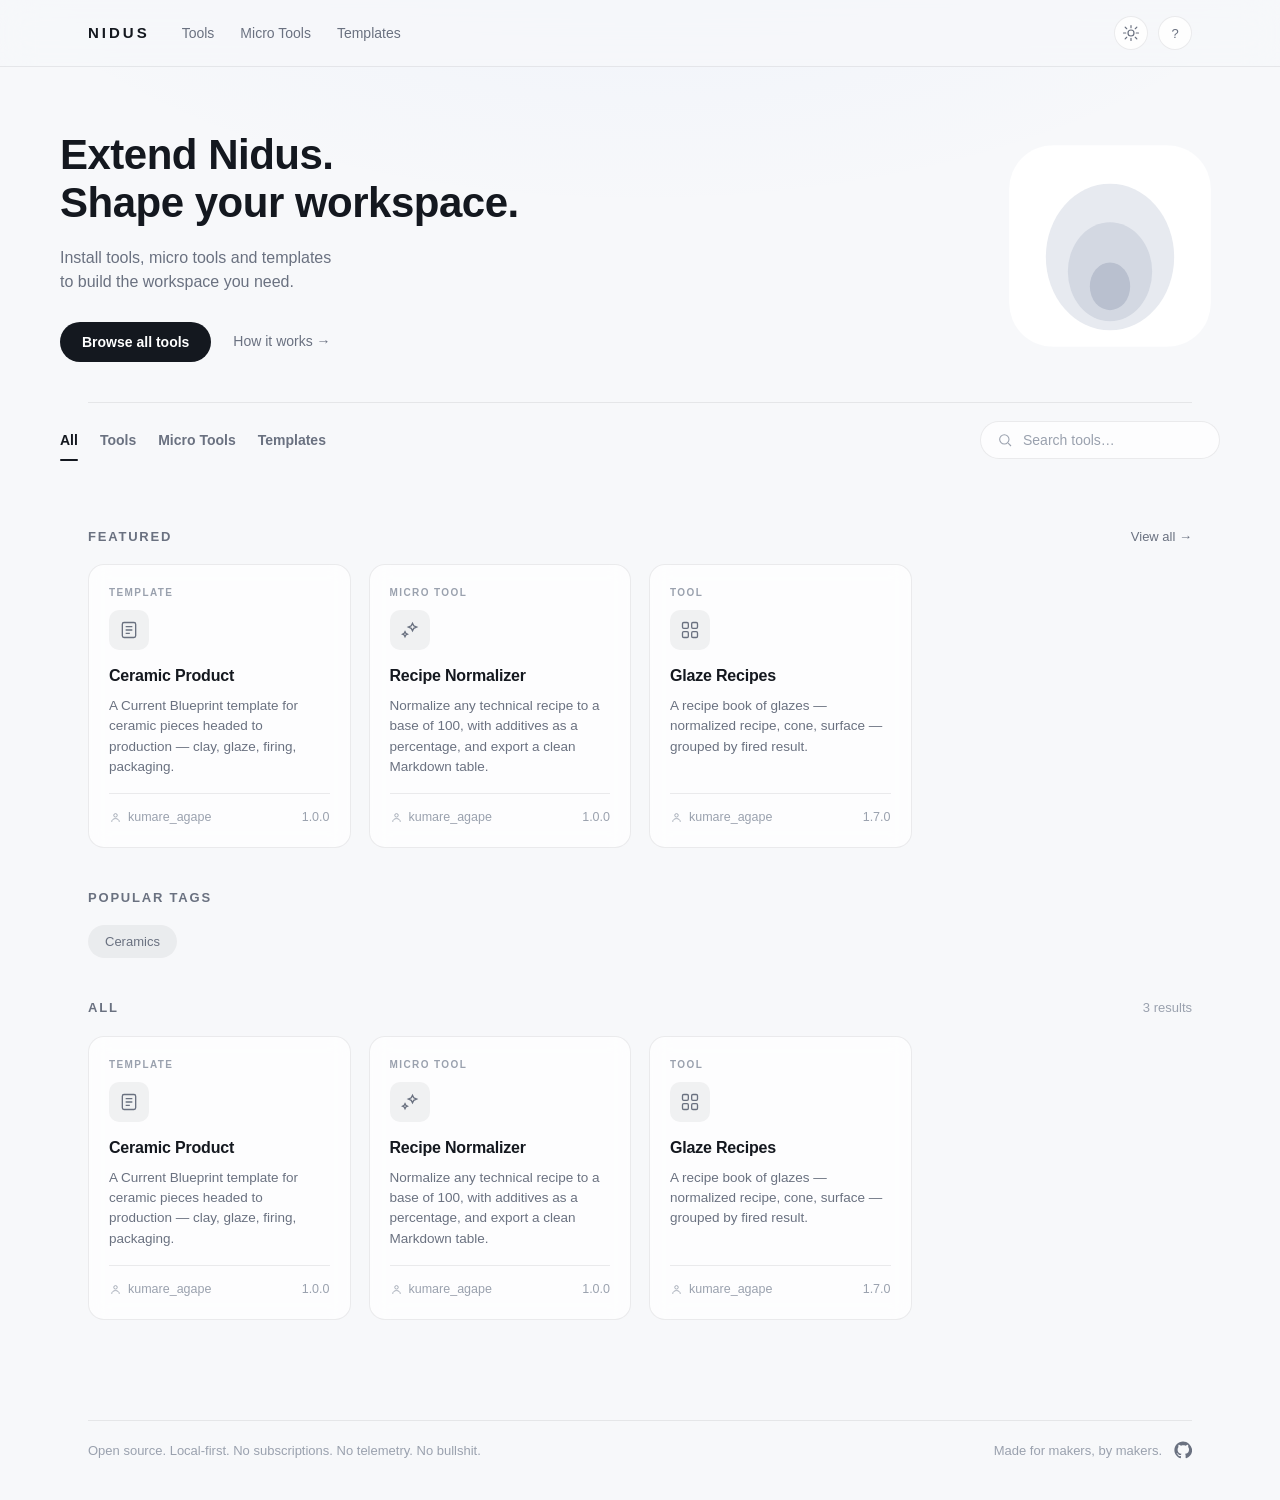
==== index.html @ 4a1b302b "Initial marketplace site: gallery, seed entries, build pipeline Static GitHub Pages marketplace for " ====
<!doctype html>
<html lang="en">
<head>
  <meta charset="utf-8" />
  <meta name="viewport" content="width=device-width, initial-scale=1" />
  <title>Nidus Tools — Extend Nidus</title>
  <meta name="description" content="Browse, search and download installable tools, micro tools and templates for Nidus." />
  <link rel="icon" href="data:," />
  <link rel="stylesheet" href="styles.css" />
</head>
<body>
  <header class="topbar">
    <div class="topbar-inner">
      <a class="wordmark" href="#" data-nav="all">NIDUS</a>
      <nav class="topnav">
        <a href="#" data-nav="tool">Tools</a>
        <a href="#" data-nav="microtool">Micro Tools</a>
        <a href="#" data-nav="template">Templates</a>
      </nav>
      <div class="topbar-actions">
        <button class="icon-btn" id="theme-toggle" title="Toggle theme" aria-label="Toggle theme">
          <svg class="icon-sun" viewBox="0 0 24 24" width="18" height="18"><circle cx="12" cy="12" r="4"/><path d="M12 2v3M12 19v3M4.2 4.2l2.1 2.1M17.7 17.7l2.1 2.1M2 12h3M19 12h3M4.2 19.8l2.1-2.1M17.7 6.3l2.1-2.1"/></svg>
          <svg class="icon-moon" viewBox="0 0 24 24" width="18" height="18"><path d="M20 14.5A8.5 8.5 0 1 1 9.5 4a7 7 0 0 0 10.5 10.5Z"/></svg>
        </button>
        <button class="icon-btn" id="help-btn" title="How it works" aria-label="How it works">?</button>
      </div>
    </div>
  </header>

  <section class="hero">
    <div class="hero-inner">
      <div class="hero-copy">
        <h1>Extend Nidus.<br />Shape your workspace.</h1>
        <p>Install tools, micro tools and templates<br />to build the workspace you need.</p>
        <div class="hero-actions">
          <button class="btn btn-primary" id="browse-btn">Browse all tools</button>
          <a class="btn btn-link" href="#" id="how-it-works-link">How it works →</a>
        </div>
      </div>
      <div class="hero-mark" aria-hidden="true">
        <svg viewBox="0 0 240 240">
          <rect x="10" y="10" width="220" height="220" rx="48" class="mark-plate" />
          <ellipse cx="120" cy="132" rx="70" ry="80" class="mark-blob-outer" />
          <ellipse cx="120" cy="148" rx="46" ry="54" class="mark-blob-mid" />
          <ellipse cx="120" cy="164" rx="22" ry="26" class="mark-blob-inner" />
        </svg>
      </div>
    </div>
  </section>

  <div class="divider-wrap"><div class="divider"></div></div>

  <section class="filters">
    <div class="filters-inner">
      <div class="tabs" role="tablist" aria-label="Filter by type">
        <button class="tab active" data-type="all" role="tab" aria-selected="true">All</button>
        <button class="tab" data-type="tool" role="tab" aria-selected="false">Tools</button>
        <button class="tab" data-type="microtool" role="tab" aria-selected="false">Micro Tools</button>
        <button class="tab" data-type="template" role="tab" aria-selected="false">Templates</button>
      </div>
      <div class="search-box">
        <svg viewBox="0 0 24 24" width="16" height="16"><circle cx="11" cy="11" r="7"/><path d="M21 21l-4.3-4.3"/></svg>
        <input type="text" id="search-input" placeholder="Search tools…" autocomplete="off" />
      </div>
    </div>
  </section>

  <main class="content">
    <section class="section" id="featured-section">
      <div class="section-head">
        <h2>Featured</h2>
        <a href="#" class="view-all" data-scroll="all-section">View all →</a>
      </div>
      <div class="grid" id="featured-grid"></div>
    </section>

    <section class="section" id="tags-section">
      <div class="section-head"><h2>Popular tags</h2></div>
      <div class="tags-row" id="tags-row"></div>
    </section>

    <section class="section" id="all-section">
      <div class="section-head">
        <h2 id="all-heading">All</h2>
        <span class="result-count" id="result-count"></span>
      </div>
      <div class="grid" id="all-grid"></div>
      <p class="empty-state" id="empty-state" hidden>No entries match your search.</p>
    </section>
  </main>

  <footer class="site-footer">
    <div class="divider"></div>
    <div class="footer-inner">
      <p>Open source. Local-first. No subscriptions. No telemetry. No bullshit.</p>
      <p class="footer-right">
        Made for makers, by makers.
        <a href="https://github.com/ParamoStudio/nidus-tools" target="_blank" rel="noopener" class="icon-link" aria-label="GitHub">
          <svg viewBox="0 0 24 24" width="18" height="18"><path d="M12 .5C5.7.5.5 5.7.5 12c0 5.1 3.3 9.4 7.9 10.9.6.1.8-.3.8-.6v-2.2c-3.2.7-3.9-1.4-3.9-1.4-.5-1.3-1.3-1.7-1.3-1.7-1.1-.7.1-.7.1-.7 1.2.1 1.8 1.2 1.8 1.2 1 1.8 2.7 1.3 3.4 1 .1-.8.4-1.3.8-1.6-2.6-.3-5.3-1.3-5.3-5.7 0-1.3.5-2.3 1.2-3.1-.1-.3-.5-1.5.1-3.1 0 0 1-.3 3.3 1.2.9-.3 2-.4 3-.4s2.1.1 3 .4c2.3-1.5 3.3-1.2 3.3-1.2.6 1.6.2 2.8.1 3.1.8.8 1.2 1.9 1.2 3.1 0 4.4-2.7 5.4-5.3 5.7.4.4.8 1.1.8 2.2v3.3c0 .3.2.7.8.6 4.6-1.5 7.9-5.8 7.9-10.9C23.5 5.7 18.3.5 12 .5Z"/></svg>
        </a>
      </p>
    </div>
  </footer>

  <div class="modal-overlay" id="modal-overlay" hidden>
    <div class="modal" role="dialog" aria-modal="true" id="modal">
      <button class="modal-close" id="modal-close" aria-label="Close">✕</button>
      <div id="modal-body"></div>
    </div>
  </div>

  <div class="modal-overlay" id="howto-overlay" hidden>
    <div class="modal modal-narrow" role="dialog" aria-modal="true">
      <button class="modal-close" id="howto-close" aria-label="Close">✕</button>
      <h2>How it works</h2>
      <ol class="howto-list">
        <li>Browse or search for a tool, micro tool, or template.</li>
        <li>Download the file — it's a single <code>.js</code> (tools, micro tools) or <code>.md</code> (templates).</li>
        <li>In Nidus, open the Tool Library and choose <strong>Import</strong> — no auto-install, just pick the file you downloaded.</li>
        <li>Want to contribute your own? See <a href="https://github.com/ParamoStudio/nidus-tools/blob/main/CONTRIBUTING.md" target="_blank" rel="noopener">CONTRIBUTING.md</a> on GitHub.</li>
      </ol>
    </div>
  </div>

  <script src="app.js"></script>
</body>
</html>
---- styles.css ----
:root {
  --radius: 16px;
  --radius-sm: 10px;
  --accent: #4f8cff;
  --accent-soft: rgba(79, 140, 255, 0.14);
  --ease: cubic-bezier(0.22, 1, 0.36, 1);
}

/* Light (default) */
:root {
  --bg: #f7f8fa;
  --bg-vignette: radial-gradient(1200px 600px at 50% -10%, rgba(79, 140, 255, 0.06), transparent 60%);
  --surface: rgba(255, 255, 255, 0.72);
  --surface-solid: #ffffff;
  --border: rgba(15, 20, 30, 0.08);
  --text: #14181f;
  --text-muted: #6a7180;
  --text-faint: #9aa1ae;
  --btn-primary-bg: #14181f;
  --btn-primary-fg: #ffffff;
  --chip-bg: rgba(15, 20, 30, 0.05);
  --chip-active-bg: var(--accent);
  --chip-active-fg: #ffffff;
  --shadow: 0 1px 2px rgba(15, 20, 30, 0.04), 0 10px 30px -14px rgba(15, 20, 30, 0.12);
  --mark-plate: #ffffff;
  --mark-outer: #e7eaf0;
  --mark-mid: #d3d8e2;
  --mark-inner: #b9c0cf;
}

@media (prefers-color-scheme: dark) {
  :root {
    --bg: #0b0e14;
    --bg-vignette: radial-gradient(1200px 600px at 50% -10%, rgba(79, 140, 255, 0.10), transparent 60%);
    --surface: rgba(255, 255, 255, 0.045);
    --surface-solid: #12151d;
    --border: rgba(255, 255, 255, 0.09);
    --text: #eef0f4;
    --text-muted: #9aa1b0;
    --text-faint: #6b7180;
    --btn-primary-bg: #ffffff;
    --btn-primary-fg: #0b0e14;
    --chip-bg: rgba(255, 255, 255, 0.06);
    --chip-active-bg: var(--accent);
    --chip-active-fg: #ffffff;
    --shadow: 0 1px 2px rgba(0, 0, 0, 0.3), 0 20px 40px -20px rgba(0, 0, 0, 0.6);
    --mark-plate: #171b25;
    --mark-outer: #232838;
    --mark-mid: #2b3145;
    --mark-inner: #343c54;
  }
}

:root[data-theme="dark"] {
  --bg: #0b0e14;
  --bg-vignette: radial-gradient(1200px 600px at 50% -10%, rgba(79, 140, 255, 0.10), transparent 60%);
  --surface: rgba(255, 255, 255, 0.045);
  --surface-solid: #12151d;
  --border: rgba(255, 255, 255, 0.09);
  --text: #eef0f4;
  --text-muted: #9aa1b0;
  --text-faint: #6b7180;
  --btn-primary-bg: #ffffff;
  --btn-primary-fg: #0b0e14;
  --chip-bg: rgba(255, 255, 255, 0.06);
  --chip-active-bg: var(--accent);
  --chip-active-fg: #ffffff;
  --shadow: 0 1px 2px rgba(0, 0, 0, 0.3), 0 20px 40px -20px rgba(0, 0, 0, 0.6);
  --mark-plate: #171b25;
  --mark-outer: #232838;
  --mark-mid: #2b3145;
  --mark-inner: #343c54;
}

:root[data-theme="light"] {
  --bg: #f7f8fa;
  --bg-vignette: radial-gradient(1200px 600px at 50% -10%, rgba(79, 140, 255, 0.06), transparent 60%);
  --surface: rgba(255, 255, 255, 0.72);
  --surface-solid: #ffffff;
  --border: rgba(15, 20, 30, 0.08);
  --text: #14181f;
  --text-muted: #6a7180;
  --text-faint: #9aa1ae;
  --btn-primary-bg: #14181f;
  --btn-primary-fg: #ffffff;
  --chip-bg: rgba(15, 20, 30, 0.05);
  --chip-active-bg: var(--accent);
  --chip-active-fg: #ffffff;
  --shadow: 0 1px 2px rgba(15, 20, 30, 0.04), 0 10px 30px -14px rgba(15, 20, 30, 0.12);
  --mark-plate: #ffffff;
  --mark-outer: #e7eaf0;
  --mark-mid: #d3d8e2;
  --mark-inner: #b9c0cf;
}

* { box-sizing: border-box; }

html, body {
  margin: 0;
  padding: 0;
  overflow-x: hidden;
}

body {
  background: var(--bg-vignette), var(--bg);
  color: var(--text);
  font-family: -apple-system, BlinkMacSystemFont, "SF Pro Text", "Segoe UI", Roboto, Helvetica, Arial, sans-serif;
  -webkit-font-smoothing: antialiased;
  line-height: 1.5;
}

a { color: inherit; text-decoration: none; }

.icon-btn svg { fill: none; stroke: currentColor; stroke-width: 1.6; stroke-linecap: round; stroke-linejoin: round; }

/* ---------- Topbar ---------- */
.topbar { position: sticky; top: 0; z-index: 20; backdrop-filter: blur(16px); background: color-mix(in srgb, var(--bg) 78%, transparent); border-bottom: 1px solid var(--border); }
.topbar-inner { max-width: 1160px; margin: 0 auto; padding: 16px 28px; display: flex; align-items: center; gap: 32px; }
.wordmark { font-weight: 700; letter-spacing: 3px; font-size: 15px; }
.topnav { display: flex; gap: 26px; margin-right: auto; }
.topnav a { color: var(--text-muted); font-size: 14px; transition: color 0.25s var(--ease); }
.topnav a:hover, .topnav a.active { color: var(--text); }
.topbar-actions { display: flex; gap: 10px; }
.icon-btn {
  width: 34px; height: 34px; border-radius: 50%; border: 1px solid var(--border);
  background: var(--surface); color: var(--text-muted); display: flex; align-items: center; justify-content: center;
  cursor: pointer; transition: transform 0.2s var(--ease), color 0.2s var(--ease), border-color 0.2s var(--ease);
  font-size: 13px;
}
.icon-btn:hover { color: var(--text); transform: translateY(-1px); border-color: var(--text-faint); }
.icon-moon { display: none; }
:root[data-theme="dark"] .icon-sun,
@media (prefers-color-scheme: dark) { .icon-sun { display: none; } .icon-moon { display: block; } }
:root[data-theme="dark"] .icon-sun { display: none; }
:root[data-theme="dark"] .icon-moon { display: block; }
:root[data-theme="light"] .icon-sun { display: block; }
:root[data-theme="light"] .icon-moon { display: none; }

/* ---------- Hero ---------- */
.hero { padding: 64px 28px 40px; }
.hero-inner { max-width: 1160px; margin: 0 auto; display: flex; align-items: center; justify-content: space-between; gap: 40px; }
.hero-copy h1 { font-size: 42px; line-height: 1.15; margin: 0 0 18px; letter-spacing: -0.5px; }
.hero-copy p { color: var(--text-muted); font-size: 16px; margin: 0 0 28px; }
.hero-actions { display: flex; align-items: center; gap: 22px; }
.btn { border-radius: 999px; padding: 12px 22px; font-size: 14px; font-weight: 600; cursor: pointer; border: none; transition: transform 0.2s var(--ease), opacity 0.2s var(--ease); }
.btn-primary { background: var(--btn-primary-bg); color: var(--btn-primary-fg); }
.btn-primary:hover { transform: translateY(-1px); opacity: 0.92; }
.btn-link { background: none; color: var(--text-muted); padding: 0; font-weight: 500; }
.btn-link:hover { color: var(--accent); }
.hero-mark { flex-shrink: 0; width: 220px; height: 220px; }
.hero-mark svg { width: 100%; height: 100%; filter: drop-shadow(var(--shadow)); }
.mark-plate { fill: var(--mark-plate); }
.mark-blob-outer { fill: var(--mark-outer); }
.mark-blob-mid { fill: var(--mark-mid); }
.mark-blob-inner { fill: var(--mark-inner); }

/* ---------- Divider ---------- */
.divider-wrap { max-width: 1160px; margin: 0 auto; padding: 0 28px; }
.divider { height: 1px; background: var(--border); }

/* ---------- Filters ---------- */
.filters { padding: 18px 28px; }
.filters-inner { max-width: 1160px; margin: 0 auto; display: flex; align-items: center; justify-content: space-between; gap: 20px; flex-wrap: wrap; }
.tabs { display: flex; gap: 22px; }
.tab { background: none; border: none; color: var(--text-muted); font-size: 14px; font-weight: 600; padding: 6px 0; cursor: pointer; position: relative; }
.tab.active { color: var(--text); }
.tab.active::after { content: ""; position: absolute; left: 0; right: 0; bottom: -7px; height: 2px; background: var(--text); border-radius: 2px; }
.tab:hover { color: var(--text); }
.search-box { display: flex; align-items: center; gap: 8px; background: var(--surface); border: 1px solid var(--border); border-radius: 999px; padding: 9px 16px; min-width: 240px; transition: border-color 0.2s var(--ease); }
.search-box:focus-within { border-color: var(--accent); }
.search-box svg { fill: none; stroke: var(--text-faint); stroke-width: 1.6; flex-shrink: 0; }
.search-box input { border: none; background: none; outline: none; color: var(--text); font-size: 14px; width: 100%; }
.search-box input::placeholder { color: var(--text-faint); }

/* ---------- Content sections ---------- */
.content { max-width: 1160px; margin: 0 auto; padding: 10px 28px 40px; }
.section { margin-top: 40px; }
.section-head { display: flex; align-items: baseline; justify-content: space-between; margin-bottom: 18px; }
.section-head h2 { font-size: 13px; text-transform: uppercase; letter-spacing: 1.8px; color: var(--text-muted); font-weight: 700; margin: 0; }
.view-all { font-size: 13px; color: var(--text-muted); transition: color 0.2s var(--ease); }
.view-all:hover { color: var(--accent); }
.result-count { font-size: 13px; color: var(--text-faint); }

/* ---------- Grid & Cards ---------- */
.grid { display: grid; grid-template-columns: repeat(auto-fill, minmax(240px, 1fr)); gap: 18px; }
.card {
  background: var(--surface); border: 1px solid var(--border); border-radius: var(--radius);
  padding: 20px; cursor: pointer; backdrop-filter: blur(10px);
  transition: transform 0.3s var(--ease), border-color 0.3s var(--ease), box-shadow 0.3s var(--ease);
  display: flex; flex-direction: column; min-height: 210px;
}
.card:hover { transform: translateY(-3px); border-color: var(--text-faint); box-shadow: var(--shadow); }
.card-type { font-size: 10px; letter-spacing: 1.4px; text-transform: uppercase; color: var(--text-faint); font-weight: 700; margin-bottom: 10px; }
.card-icon { width: 40px; height: 40px; border-radius: var(--radius-sm); background: var(--chip-bg); display: flex; align-items: center; justify-content: center; margin-bottom: 14px; color: var(--text-muted); }
.card-icon svg { width: 20px; height: 20px; fill: none; stroke: currentColor; stroke-width: 1.6; }
.card-name { font-size: 16px; font-weight: 700; margin: 0 0 8px; letter-spacing: -0.2px; }
.card-summary { font-size: 13.5px; color: var(--text-muted); margin: 0; flex-grow: 1; display: -webkit-box; -webkit-line-clamp: 4; -webkit-box-orient: vertical; overflow: hidden; }
.card-meta { display: flex; align-items: center; justify-content: space-between; margin-top: 16px; padding-top: 14px; border-top: 1px solid var(--border); font-size: 12.5px; color: var(--text-faint); }
.card-author { display: flex; align-items: center; gap: 6px; }
.card-author svg { width: 13px; height: 13px; fill: none; stroke: currentColor; stroke-width: 1.6; }

/* ---------- Tags ---------- */
.tags-row { display: flex; flex-wrap: wrap; gap: 10px; }
.tag-chip {
  background: var(--chip-bg); border: 1px solid transparent; color: var(--text-muted);
  font-size: 13px; padding: 8px 16px; border-radius: 999px; cursor: pointer;
  transition: background 0.2s var(--ease), color 0.2s var(--ease);
}
.tag-chip:hover { color: var(--text); }
.tag-chip.active { background: var(--chip-active-bg); color: var(--chip-active-fg); }

.empty-state { color: var(--text-faint); font-size: 14px; padding: 30px 0; text-align: center; }

/* ---------- Footer ---------- */
.site-footer { max-width: 1160px; margin: 60px auto 0; padding: 0 28px 40px; }
.footer-inner { display: flex; align-items: center; justify-content: space-between; padding-top: 20px; flex-wrap: wrap; gap: 12px; }
.footer-inner p { color: var(--text-faint); font-size: 13px; margin: 0; }
.footer-right { display: flex; align-items: center; gap: 12px; }
.icon-link { color: var(--text-muted); display: flex; transition: color 0.2s var(--ease); }
.icon-link svg { fill: currentColor; }
.icon-link:hover { color: var(--text); }

/* ---------- Modal ---------- */
.modal-overlay {
  position: fixed; inset: 0; background: rgba(8, 10, 14, 0.55); backdrop-filter: blur(6px);
  display: flex; align-items: center; justify-content: center; padding: 24px; z-index: 50;
  animation: fadeIn 0.25s var(--ease);
}
.modal-overlay[hidden] { display: none; }
@keyframes fadeIn { from { opacity: 0; } to { opacity: 1; } }
.modal {
  background: var(--surface-solid); border: 1px solid var(--border); border-radius: 20px;
  max-width: 720px; width: 100%; max-height: 86vh; overflow-y: auto; padding: 32px;
  position: relative; box-shadow: var(--shadow);
}
.modal-narrow { max-width: 520px; }
.modal-close {
  position: absolute; top: 18px; right: 18px; width: 32px; height: 32px; border-radius: 50%;
  border: 1px solid var(--border); background: var(--surface); color: var(--text-muted);
  cursor: pointer; font-size: 13px;
}
.modal-close:hover { color: var(--text); }
.modal-shots { display: grid; grid-template-columns: 1fr 1fr; gap: 12px; margin-bottom: 22px; }
.modal-shots img { width: 100%; border-radius: var(--radius-sm); border: 1px solid var(--border); display: block; aspect-ratio: 3/2; object-fit: cover; }
.modal-type { font-size: 11px; letter-spacing: 1.4px; text-transform: uppercase; color: var(--accent); font-weight: 700; margin-bottom: 10px; }
.modal h3 { font-size: 24px; margin: 0 0 6px; }
.modal-summary { color: var(--text-muted); font-size: 14.5px; margin: 0 0 20px; }
.modal-meta-row { display: flex; gap: 18px; font-size: 13px; color: var(--text-faint); margin-bottom: 22px; flex-wrap: wrap; }
.why-box { background: var(--chip-bg); border-radius: var(--radius-sm); padding: 16px 18px; margin-bottom: 22px; }
.why-box h4 { font-size: 11px; text-transform: uppercase; letter-spacing: 1.4px; color: var(--text-faint); margin: 0 0 8px; }
.why-box p { margin: 0; font-size: 14px; color: var(--text); line-height: 1.6; }
.readme-box { font-size: 14px; color: var(--text-muted); line-height: 1.7; margin-bottom: 22px; }
.readme-box :is(h1, h2, h3) { color: var(--text); }
.modal-actions { display: flex; gap: 12px; }
.modal-actions .btn { flex: 1; text-align: center; }
.btn-secondary { background: var(--chip-bg); color: var(--text); }
.btn-secondary:hover { opacity: 0.85; transform: translateY(-1px); }

.blueprint-preview { display: flex; flex-direction: column; gap: 10px; margin-bottom: 22px; }
.blueprint-fields { display: flex; flex-wrap: wrap; gap: 8px; }
.blueprint-field-chip { background: var(--chip-bg); border-radius: 999px; padding: 7px 14px; font-size: 12.5px; color: var(--text-muted); }

.howto-list { padding-left: 20px; color: var(--text-muted); font-size: 14.5px; line-height: 1.8; }
.howto-list code { background: var(--chip-bg); padding: 2px 6px; border-radius: 5px; font-size: 13px; }

/* ---------- Responsive ---------- */
@media (max-width: 760px) {
  .hero-inner { flex-direction: column; align-items: flex-start; }
  .hero-mark { width: 140px; height: 140px; align-self: center; }
  .hero-copy h1 { font-size: 32px; }
  .topnav { display: none; }
  .filters-inner { flex-direction: column; align-items: stretch; }
  .search-box { min-width: 0; }
  .modal-shots { grid-template-columns: 1fr; }
}
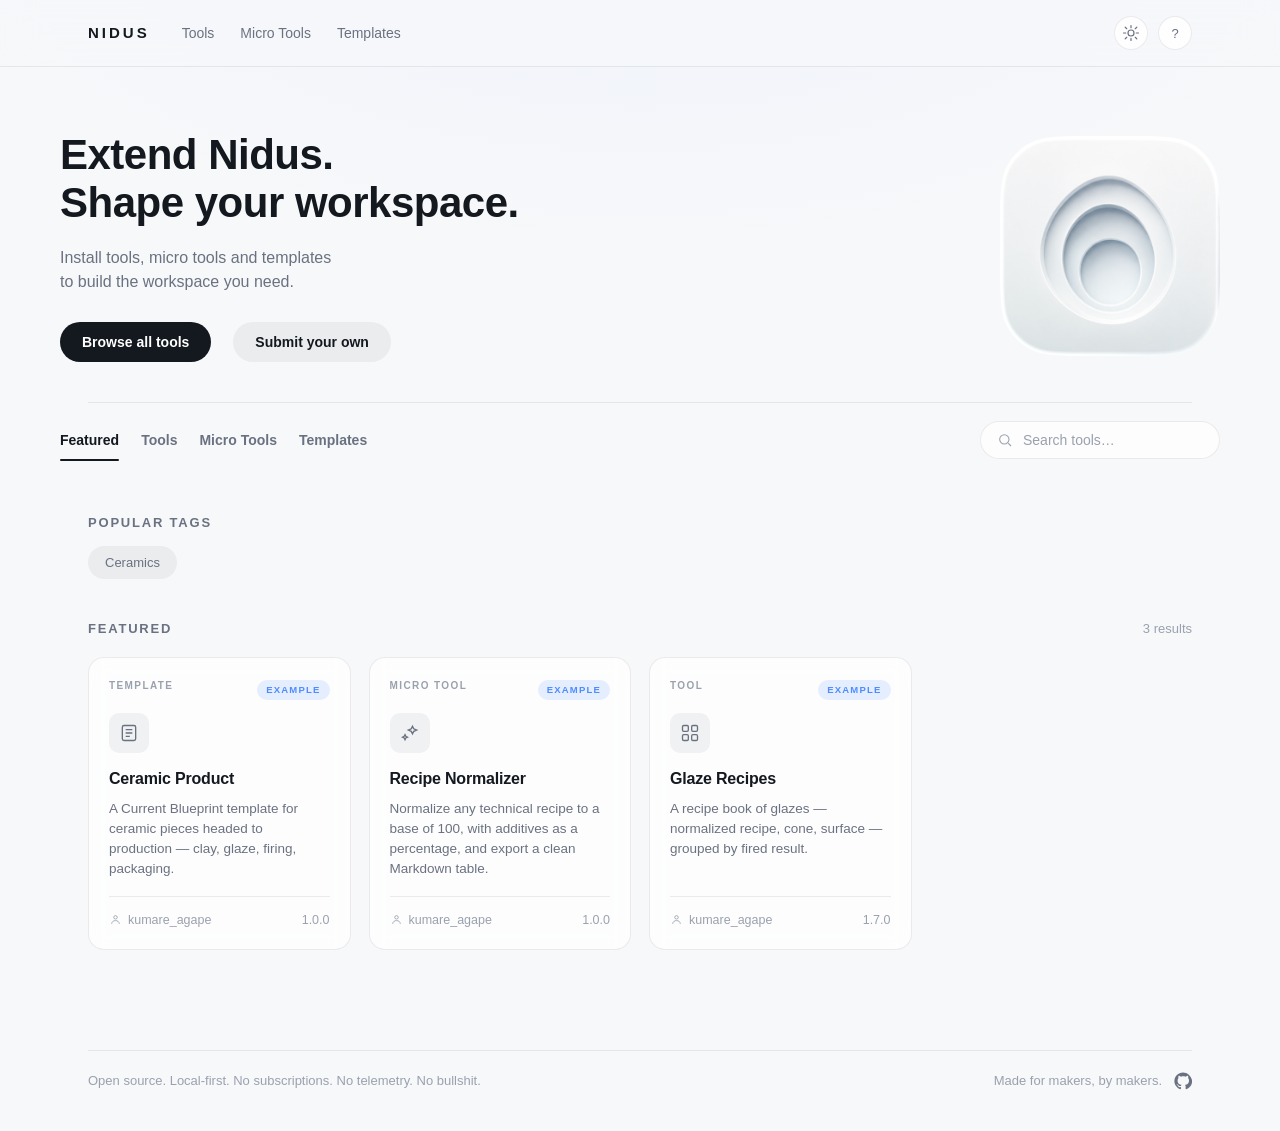
==== commit 8dd12ffa: "Refine site: real icon, tabbed views, direct download, examples, submit flow - Integrate the real Ni" ====
--- a/index.html
+++ b/index.html
@@ -5,13 +5,13 @@
   <meta name="viewport" content="width=device-width, initial-scale=1" />
   <title>Nidus Tools — Extend Nidus</title>
   <meta name="description" content="Browse, search and download installable tools, micro tools and templates for Nidus." />
-  <link rel="icon" href="data:," />
+  <link rel="icon" href="assets/nidus-favicon.png" />
   <link rel="stylesheet" href="styles.css" />
 </head>
 <body>
   <header class="topbar">
     <div class="topbar-inner">
-      <a class="wordmark" href="#" data-nav="all">NIDUS</a>
+      <a class="wordmark" href="#" data-nav="featured">NIDUS</a>
       <nav class="topnav">
         <a href="#" data-nav="tool">Tools</a>
         <a href="#" data-nav="microtool">Micro Tools</a>
@@ -34,29 +34,24 @@
         <p>Install tools, micro tools and templates<br />to build the workspace you need.</p>
         <div class="hero-actions">
           <button class="btn btn-primary" id="browse-btn">Browse all tools</button>
-          <a class="btn btn-link" href="#" id="how-it-works-link">How it works →</a>
+          <button class="btn btn-secondary" id="submit-btn">Submit your own</button>
         </div>
       </div>
       <div class="hero-mark" aria-hidden="true">
-        <svg viewBox="0 0 240 240">
-          <rect x="10" y="10" width="220" height="220" rx="48" class="mark-plate" />
-          <ellipse cx="120" cy="132" rx="70" ry="80" class="mark-blob-outer" />
-          <ellipse cx="120" cy="148" rx="46" ry="54" class="mark-blob-mid" />
-          <ellipse cx="120" cy="164" rx="22" ry="26" class="mark-blob-inner" />
-        </svg>
+        <img src="assets/nidus-icon.png" alt="Nidus" />
       </div>
     </div>
   </section>
 
   <div class="divider-wrap"><div class="divider"></div></div>
 
-  <section class="filters">
+  <section class="filters" id="filters">
     <div class="filters-inner">
-      <div class="tabs" role="tablist" aria-label="Filter by type">
-        <button class="tab active" data-type="all" role="tab" aria-selected="true">All</button>
-        <button class="tab" data-type="tool" role="tab" aria-selected="false">Tools</button>
-        <button class="tab" data-type="microtool" role="tab" aria-selected="false">Micro Tools</button>
-        <button class="tab" data-type="template" role="tab" aria-selected="false">Templates</button>
+      <div class="tabs" role="tablist" aria-label="Browse by">
+        <button class="tab active" data-view="featured" role="tab" aria-selected="true">Featured</button>
+        <button class="tab" data-view="tool" role="tab" aria-selected="false">Tools</button>
+        <button class="tab" data-view="microtool" role="tab" aria-selected="false">Micro Tools</button>
+        <button class="tab" data-view="template" role="tab" aria-selected="false">Templates</button>
       </div>
       <div class="search-box">
         <svg viewBox="0 0 24 24" width="16" height="16"><circle cx="11" cy="11" r="7"/><path d="M21 21l-4.3-4.3"/></svg>
@@ -66,25 +61,17 @@
   </section>
 
   <main class="content">
-    <section class="section" id="featured-section">
+    <div class="tags-block" id="tags-block">
+      <div class="tags-label">Popular tags</div>
+      <div class="tags-row" id="tags-row"></div>
+    </div>
+
+    <section class="section" id="browse-section">
       <div class="section-head">
-        <h2>Featured</h2>
-        <a href="#" class="view-all" data-scroll="all-section">View all →</a>
-      </div>
-      <div class="grid" id="featured-grid"></div>
-    </section>
-
-    <section class="section" id="tags-section">
-      <div class="section-head"><h2>Popular tags</h2></div>
-      <div class="tags-row" id="tags-row"></div>
-    </section>
-
-    <section class="section" id="all-section">
-      <div class="section-head">
-        <h2 id="all-heading">All</h2>
+        <h2 id="view-heading">Featured</h2>
         <span class="result-count" id="result-count"></span>
       </div>
-      <div class="grid" id="all-grid"></div>
+      <div class="grid view-fade" id="grid"></div>
       <p class="empty-state" id="empty-state" hidden>No entries match your search.</p>
     </section>
   </main>
@@ -102,6 +89,7 @@
     </div>
   </footer>
 
+  <!-- Detail modal -->
   <div class="modal-overlay" id="modal-overlay" hidden>
     <div class="modal" role="dialog" aria-modal="true" id="modal">
       <button class="modal-close" id="modal-close" aria-label="Close">✕</button>
@@ -109,6 +97,7 @@
     </div>
   </div>
 
+  <!-- How-it-works (install) modal -->
   <div class="modal-overlay" id="howto-overlay" hidden>
     <div class="modal modal-narrow" role="dialog" aria-modal="true">
       <button class="modal-close" id="howto-close" aria-label="Close">✕</button>
@@ -117,8 +106,56 @@
         <li>Browse or search for a tool, micro tool, or template.</li>
         <li>Download the file — it's a single <code>.js</code> (tools, micro tools) or <code>.md</code> (templates).</li>
         <li>In Nidus, open the Tool Library and choose <strong>Import</strong> — no auto-install, just pick the file you downloaded.</li>
-        <li>Want to contribute your own? See <a href="https://github.com/ParamoStudio/nidus-tools/blob/main/CONTRIBUTING.md" target="_blank" rel="noopener">CONTRIBUTING.md</a> on GitHub.</li>
+        <li>Want to contribute your own? Use the <strong>Submit your own</strong> button on the home page.</li>
       </ol>
+    </div>
+  </div>
+
+  <!-- Submit-your-own modal (deliberately non-technical) -->
+  <div class="modal-overlay" id="submit-overlay" hidden>
+    <div class="modal" role="dialog" aria-modal="true">
+      <button class="modal-close" id="submit-close" aria-label="Close">✕</button>
+      <div class="submit-hero">
+        <h2>Share your own</h2>
+        <p>Made a tool, micro tool, or template for Nidus? Add it here so other makers can find it. It's free, and you don't need to be a programmer.</p>
+      </div>
+
+      <div class="submit-steps">
+        <div class="submit-step">
+          <span class="submit-num">1</span>
+          <div>
+            <h4>Make the file</h4>
+            <p>Every Nidus add-on is a single small file. If you're not sure how to write one, hand the matching guide to an AI (like Claude or ChatGPT) and describe what you want — it'll build the file for you.</p>
+            <div class="submit-links">
+              <a class="chip-link" href="https://github.com/ParamoStudio/Nidus/blob/main/Skills/NIDUS-SKILL-tool.md" target="_blank" rel="noopener">Tool guide →</a>
+              <a class="chip-link" href="https://github.com/ParamoStudio/Nidus/blob/main/Skills/NIDUS-SKILL-microtool.md" target="_blank" rel="noopener">Micro tool guide →</a>
+              <a class="chip-link" href="https://github.com/ParamoStudio/Nidus/blob/main/Skills/NIDUS-SKILL-blueprint.md" target="_blank" rel="noopener">Template guide →</a>
+            </div>
+          </div>
+        </div>
+        <div class="submit-step">
+          <span class="submit-num">2</span>
+          <div>
+            <h4>Follow the checklist</h4>
+            <p>The contributor guide walks you through it in plain language: what folder to make, the little description file to fill in (name, one-line summary, and <em>why</em> you built it), and — for tools and micro tools — two screenshots.</p>
+            <div class="submit-links">
+              <a class="chip-link" href="https://github.com/ParamoStudio/nidus-tools/blob/main/CONTRIBUTING.md" target="_blank" rel="noopener">Read the guide →</a>
+            </div>
+          </div>
+        </div>
+        <div class="submit-step">
+          <span class="submit-num">3</span>
+          <div>
+            <h4>Send it in</h4>
+            <p>Upload it on GitHub as a “pull request” (the guide shows you exactly where to click). Someone reviews it, and once it's approved it appears here automatically.</p>
+          </div>
+        </div>
+      </div>
+
+      <div class="modal-actions">
+        <a class="btn btn-primary" href="https://github.com/ParamoStudio/nidus-tools/blob/main/CONTRIBUTING.md" target="_blank" rel="noopener">Open the step-by-step guide</a>
+        <a class="btn btn-secondary" href="https://github.com/ParamoStudio/nidus-tools/fork" target="_blank" rel="noopener">Start on GitHub</a>
+      </div>
     </div>
   </div>
 
--- a/styles.css
+++ b/styles.css
@@ -147,12 +147,10 @@
 .btn-primary:hover { transform: translateY(-1px); opacity: 0.92; }
 .btn-link { background: none; color: var(--text-muted); padding: 0; font-weight: 500; }
 .btn-link:hover { color: var(--accent); }
+.btn[disabled] { opacity: 0.5; cursor: not-allowed; }
+.btn[disabled]:hover { transform: none; }
 .hero-mark { flex-shrink: 0; width: 220px; height: 220px; }
-.hero-mark svg { width: 100%; height: 100%; filter: drop-shadow(var(--shadow)); }
-.mark-plate { fill: var(--mark-plate); }
-.mark-blob-outer { fill: var(--mark-outer); }
-.mark-blob-mid { fill: var(--mark-mid); }
-.mark-blob-inner { fill: var(--mark-inner); }
+.hero-mark img { width: 100%; height: 100%; object-fit: contain; filter: drop-shadow(0 24px 48px -18px rgba(15, 20, 30, 0.35)); }
 
 /* ---------- Divider ---------- */
 .divider-wrap { max-width: 1160px; margin: 0 auto; padding: 0 28px; }
@@ -181,8 +179,16 @@
 .view-all:hover { color: var(--accent); }
 .result-count { font-size: 13px; color: var(--text-faint); }
 
+/* ---------- Tags block ---------- */
+.tags-block { margin-top: 26px; }
+.tags-label { font-size: 13px; text-transform: uppercase; letter-spacing: 1.8px; color: var(--text-muted); font-weight: 700; margin-bottom: 14px; }
+
 /* ---------- Grid & Cards ---------- */
 .grid { display: grid; grid-template-columns: repeat(auto-fill, minmax(240px, 1fr)); gap: 18px; }
+.view-fade { animation: viewFade 0.32s var(--ease); }
+@keyframes viewFade { from { opacity: 0; transform: translateY(6px); } to { opacity: 1; transform: translateY(0); } }
+.card-badges { display: flex; align-items: center; justify-content: space-between; margin-bottom: 10px; }
+.example-pill { font-size: 9.5px; letter-spacing: 1.2px; text-transform: uppercase; font-weight: 700; color: var(--accent); background: var(--accent-soft); padding: 3px 9px; border-radius: 999px; }
 .card {
   background: var(--surface); border: 1px solid var(--border); border-radius: var(--radius);
   padding: 20px; cursor: pointer; backdrop-filter: blur(10px);
@@ -263,6 +269,18 @@
 .howto-list { padding-left: 20px; color: var(--text-muted); font-size: 14.5px; line-height: 1.8; }
 .howto-list code { background: var(--chip-bg); padding: 2px 6px; border-radius: 5px; font-size: 13px; }
 
+/* ---------- Submit modal ---------- */
+.submit-hero h2 { font-size: 24px; margin: 0 0 8px; }
+.submit-hero p { color: var(--text-muted); font-size: 14.5px; margin: 0 0 24px; line-height: 1.6; }
+.submit-steps { display: flex; flex-direction: column; gap: 18px; margin-bottom: 26px; }
+.submit-step { display: flex; gap: 16px; align-items: flex-start; }
+.submit-num { flex-shrink: 0; width: 30px; height: 30px; border-radius: 50%; background: var(--accent); color: #fff; display: flex; align-items: center; justify-content: center; font-weight: 700; font-size: 14px; }
+.submit-step h4 { margin: 4px 0 6px; font-size: 15px; }
+.submit-step p { margin: 0 0 10px; font-size: 13.5px; color: var(--text-muted); line-height: 1.6; }
+.submit-links { display: flex; flex-wrap: wrap; gap: 8px; }
+.chip-link { display: inline-block; background: var(--chip-bg); color: var(--text); font-size: 12.5px; font-weight: 600; padding: 7px 14px; border-radius: 999px; transition: background 0.2s var(--ease), color 0.2s var(--ease); }
+.chip-link:hover { color: var(--accent); }
+
 /* ---------- Responsive ---------- */
 @media (max-width: 760px) {
   .hero-inner { flex-direction: column; align-items: flex-start; }
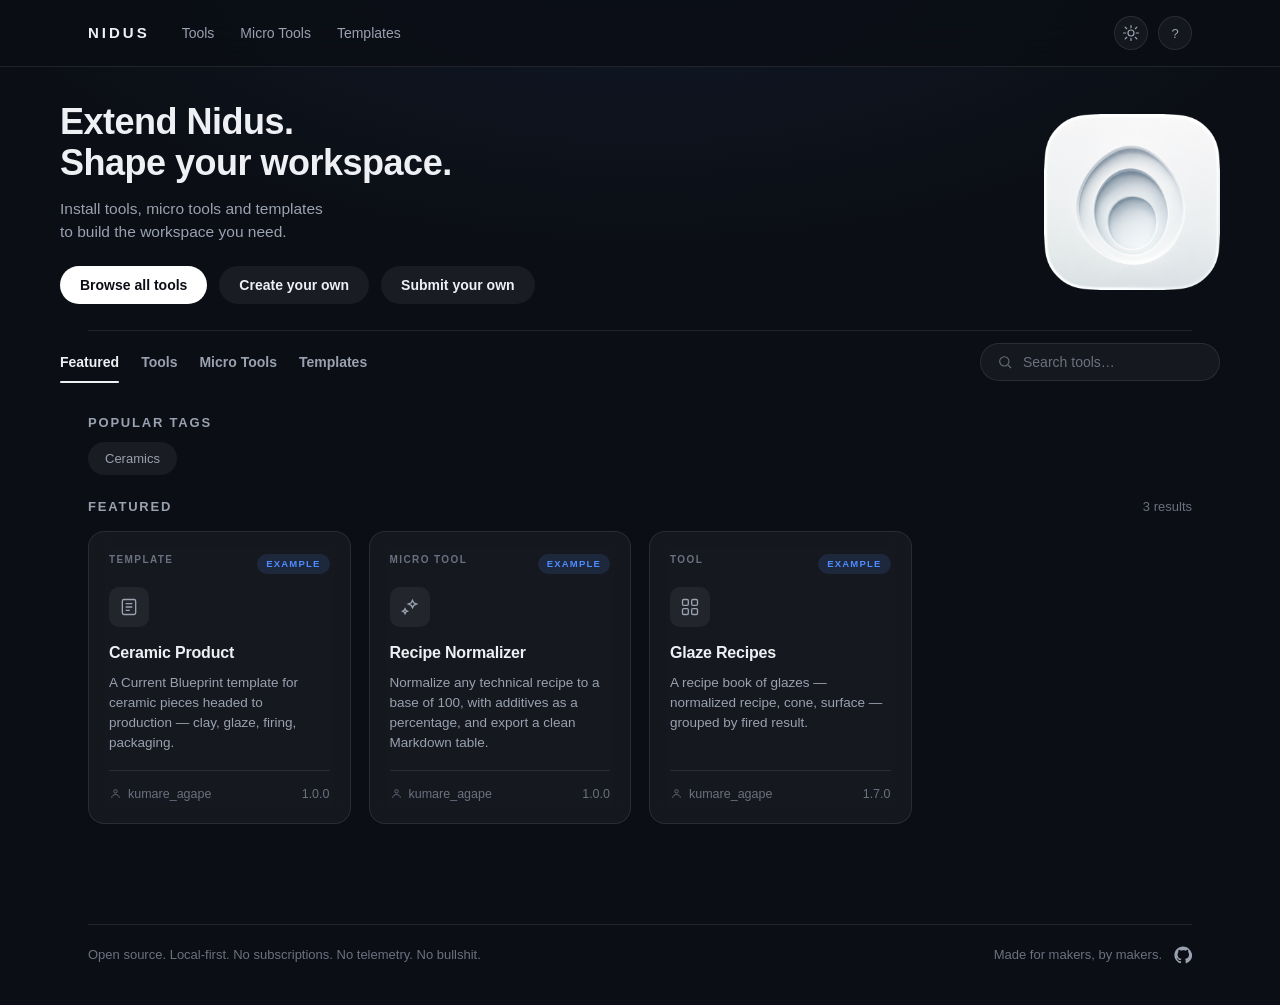
==== commit b0ef6cfd: "Dark by default, compact hero, Create-your-own flow, simpler docs - Default to dark mode (data-theme" ====
--- a/index.html
+++ b/index.html
@@ -1,5 +1,5 @@
 <!doctype html>
-<html lang="en">
+<html lang="en" data-theme="dark">
 <head>
   <meta charset="utf-8" />
   <meta name="viewport" content="width=device-width, initial-scale=1" />
@@ -34,6 +34,7 @@
         <p>Install tools, micro tools and templates<br />to build the workspace you need.</p>
         <div class="hero-actions">
           <button class="btn btn-primary" id="browse-btn">Browse all tools</button>
+          <button class="btn btn-secondary" id="create-btn">Create your own</button>
           <button class="btn btn-secondary" id="submit-btn">Submit your own</button>
         </div>
       </div>
@@ -125,11 +126,9 @@
           <span class="submit-num">1</span>
           <div>
             <h4>Make the file</h4>
-            <p>Every Nidus add-on is a single small file. If you're not sure how to write one, hand the matching guide to an AI (like Claude or ChatGPT) and describe what you want — it'll build the file for you.</p>
+            <p>Every Nidus add-on is a single small file. Don't know how to write one? An AI can build it for you in a couple of minutes — or make it yourself.</p>
             <div class="submit-links">
-              <a class="chip-link" href="https://github.com/ParamoStudio/Nidus/blob/main/Skills/NIDUS-SKILL-tool.md" target="_blank" rel="noopener">Tool guide →</a>
-              <a class="chip-link" href="https://github.com/ParamoStudio/Nidus/blob/main/Skills/NIDUS-SKILL-microtool.md" target="_blank" rel="noopener">Micro tool guide →</a>
-              <a class="chip-link" href="https://github.com/ParamoStudio/Nidus/blob/main/Skills/NIDUS-SKILL-blueprint.md" target="_blank" rel="noopener">Template guide →</a>
+              <a class="chip-link" href="HOW-TO-MAKE.md" target="_blank" rel="noopener">How to make one →</a>
             </div>
           </div>
         </div>
@@ -159,6 +158,48 @@
     </div>
   </div>
 
+  <!-- Create-your-own modal (make a file with an AI) -->
+  <div class="modal-overlay" id="create-overlay" hidden>
+    <div class="modal" role="dialog" aria-modal="true">
+      <button class="modal-close" id="create-close" aria-label="Close">✕</button>
+      <div class="submit-hero">
+        <h2>Create your own</h2>
+        <p>Want to make a tool, micro tool, or template? It's easy, and you don't need to code. Pick what you want to build, download its skill, and hand it to your favourite AI (Claude, ChatGPT…). Describe what you want in plain words — it writes the file for you.</p>
+      </div>
+
+      <div class="create-options">
+        <div class="create-option">
+          <div class="create-icon"><svg viewBox="0 0 24 24"><rect x="3" y="3" width="7" height="7" rx="1.5"/><rect x="14" y="3" width="7" height="7" rx="1.5"/><rect x="3" y="14" width="7" height="7" rx="1.5"/><rect x="14" y="14" width="7" height="7" rx="1.5"/></svg></div>
+          <div class="create-body">
+            <h4>Tool</h4>
+            <p>A whole new tool in your workspace — its own tile, cards, and open view.</p>
+          </div>
+          <a class="btn btn-secondary create-dl" href="skills/nidus-tool-skill.md" download>Download skill</a>
+        </div>
+        <div class="create-option">
+          <div class="create-icon"><svg viewBox="0 0 24 24"><path d="M15 4l1.5 3L20 8.5 16.5 10 15 13l-1.5-3L10 8.5 13.5 7 15 4z"/><path d="M6 14l1 2 2 1-2 1-1 2-1-2-2-1 2-1 1-2z"/></svg></div>
+          <div class="create-body">
+            <h4>Micro tool</h4>
+            <p>A small form that turns your input into a clean block you can paste anywhere.</p>
+          </div>
+          <a class="btn btn-secondary create-dl" href="skills/nidus-microtool-skill.md" download>Download skill</a>
+        </div>
+        <div class="create-option">
+          <div class="create-icon"><svg viewBox="0 0 24 24"><rect x="4" y="3" width="16" height="18" rx="2"/><path d="M8 8h8M8 12h8M8 16h5"/></svg></div>
+          <div class="create-body">
+            <h4>Template</h4>
+            <p>A ready-made layout for a project's Current Blueprint, tuned to a discipline.</p>
+          </div>
+          <a class="btn btn-secondary create-dl" href="skills/nidus-template-skill.md" download>Download skill</a>
+        </div>
+      </div>
+
+      <div class="modal-actions">
+        <a class="btn btn-primary" href="HOW-TO-MAKE.md" target="_blank" rel="noopener">Read the full how-to</a>
+      </div>
+    </div>
+  </div>
+
   <script src="app.js"></script>
 </body>
 </html>
--- a/styles.css
+++ b/styles.css
@@ -128,28 +128,25 @@
   font-size: 13px;
 }
 .icon-btn:hover { color: var(--text); transform: translateY(-1px); border-color: var(--text-faint); }
-.icon-moon { display: none; }
-:root[data-theme="dark"] .icon-sun,
-@media (prefers-color-scheme: dark) { .icon-sun { display: none; } .icon-moon { display: block; } }
-:root[data-theme="dark"] .icon-sun { display: none; }
-:root[data-theme="dark"] .icon-moon { display: block; }
-:root[data-theme="light"] .icon-sun { display: block; }
-:root[data-theme="light"] .icon-moon { display: none; }
+/* data-theme is always set (dark by default), so drive the toggle icon off it. */
+.icon-sun, .icon-moon { display: none; }
+:root[data-theme="dark"] .icon-sun { display: block; }
+:root[data-theme="light"] .icon-moon { display: block; }
 
 /* ---------- Hero ---------- */
-.hero { padding: 64px 28px 40px; }
+.hero { padding: 34px 28px 26px; }
 .hero-inner { max-width: 1160px; margin: 0 auto; display: flex; align-items: center; justify-content: space-between; gap: 40px; }
-.hero-copy h1 { font-size: 42px; line-height: 1.15; margin: 0 0 18px; letter-spacing: -0.5px; }
-.hero-copy p { color: var(--text-muted); font-size: 16px; margin: 0 0 28px; }
-.hero-actions { display: flex; align-items: center; gap: 22px; }
-.btn { border-radius: 999px; padding: 12px 22px; font-size: 14px; font-weight: 600; cursor: pointer; border: none; transition: transform 0.2s var(--ease), opacity 0.2s var(--ease); }
+.hero-copy h1 { font-size: 36px; line-height: 1.14; margin: 0 0 14px; letter-spacing: -0.5px; }
+.hero-copy p { color: var(--text-muted); font-size: 15.5px; margin: 0 0 22px; }
+.hero-actions { display: flex; align-items: center; gap: 12px; flex-wrap: wrap; }
+.btn { border-radius: 999px; padding: 11px 20px; font-size: 14px; font-weight: 600; cursor: pointer; border: none; transition: transform 0.2s var(--ease), opacity 0.2s var(--ease); }
 .btn-primary { background: var(--btn-primary-bg); color: var(--btn-primary-fg); }
 .btn-primary:hover { transform: translateY(-1px); opacity: 0.92; }
 .btn-link { background: none; color: var(--text-muted); padding: 0; font-weight: 500; }
 .btn-link:hover { color: var(--accent); }
 .btn[disabled] { opacity: 0.5; cursor: not-allowed; }
 .btn[disabled]:hover { transform: none; }
-.hero-mark { flex-shrink: 0; width: 220px; height: 220px; }
+.hero-mark { flex-shrink: 0; width: 176px; height: 176px; }
 .hero-mark img { width: 100%; height: 100%; object-fit: contain; filter: drop-shadow(0 24px 48px -18px rgba(15, 20, 30, 0.35)); }
 
 /* ---------- Divider ---------- */
@@ -157,7 +154,7 @@
 .divider { height: 1px; background: var(--border); }
 
 /* ---------- Filters ---------- */
-.filters { padding: 18px 28px; }
+.filters { padding: 12px 28px; }
 .filters-inner { max-width: 1160px; margin: 0 auto; display: flex; align-items: center; justify-content: space-between; gap: 20px; flex-wrap: wrap; }
 .tabs { display: flex; gap: 22px; }
 .tab { background: none; border: none; color: var(--text-muted); font-size: 14px; font-weight: 600; padding: 6px 0; cursor: pointer; position: relative; }
@@ -171,17 +168,17 @@
 .search-box input::placeholder { color: var(--text-faint); }
 
 /* ---------- Content sections ---------- */
-.content { max-width: 1160px; margin: 0 auto; padding: 10px 28px 40px; }
-.section { margin-top: 40px; }
-.section-head { display: flex; align-items: baseline; justify-content: space-between; margin-bottom: 18px; }
+.content { max-width: 1160px; margin: 0 auto; padding: 6px 28px 40px; }
+.section { margin-top: 22px; }
+.section-head { display: flex; align-items: baseline; justify-content: space-between; margin-bottom: 14px; }
 .section-head h2 { font-size: 13px; text-transform: uppercase; letter-spacing: 1.8px; color: var(--text-muted); font-weight: 700; margin: 0; }
 .view-all { font-size: 13px; color: var(--text-muted); transition: color 0.2s var(--ease); }
 .view-all:hover { color: var(--accent); }
 .result-count { font-size: 13px; color: var(--text-faint); }
 
 /* ---------- Tags block ---------- */
-.tags-block { margin-top: 26px; }
-.tags-label { font-size: 13px; text-transform: uppercase; letter-spacing: 1.8px; color: var(--text-muted); font-weight: 700; margin-bottom: 14px; }
+.tags-block { margin-top: 14px; }
+.tags-label { font-size: 13px; text-transform: uppercase; letter-spacing: 1.8px; color: var(--text-muted); font-weight: 700; margin-bottom: 10px; }
 
 /* ---------- Grid & Cards ---------- */
 .grid { display: grid; grid-template-columns: repeat(auto-fill, minmax(240px, 1fr)); gap: 18px; }
@@ -281,6 +278,20 @@
 .chip-link { display: inline-block; background: var(--chip-bg); color: var(--text); font-size: 12.5px; font-weight: 600; padding: 7px 14px; border-radius: 999px; transition: background 0.2s var(--ease), color 0.2s var(--ease); }
 .chip-link:hover { color: var(--accent); }
 
+/* ---------- Create modal ---------- */
+.create-options { display: flex; flex-direction: column; gap: 12px; margin-bottom: 24px; }
+.create-option { display: flex; align-items: center; gap: 14px; background: var(--chip-bg); border: 1px solid var(--border); border-radius: var(--radius-sm); padding: 14px 16px; }
+.create-icon { flex-shrink: 0; width: 38px; height: 38px; border-radius: var(--radius-sm); background: var(--surface-solid); display: flex; align-items: center; justify-content: center; color: var(--text-muted); }
+.create-icon svg { width: 19px; height: 19px; fill: none; stroke: currentColor; stroke-width: 1.6; }
+.create-body { flex: 1; min-width: 0; }
+.create-body h4 { margin: 0 0 3px; font-size: 15px; }
+.create-body p { margin: 0; font-size: 13px; color: var(--text-muted); line-height: 1.5; }
+.create-dl { flex-shrink: 0; text-decoration: none; }
+@media (max-width: 560px) {
+  .create-option { flex-wrap: wrap; }
+  .create-dl { width: 100%; text-align: center; }
+}
+
 /* ---------- Responsive ---------- */
 @media (max-width: 760px) {
   .hero-inner { flex-direction: column; align-items: flex-start; }
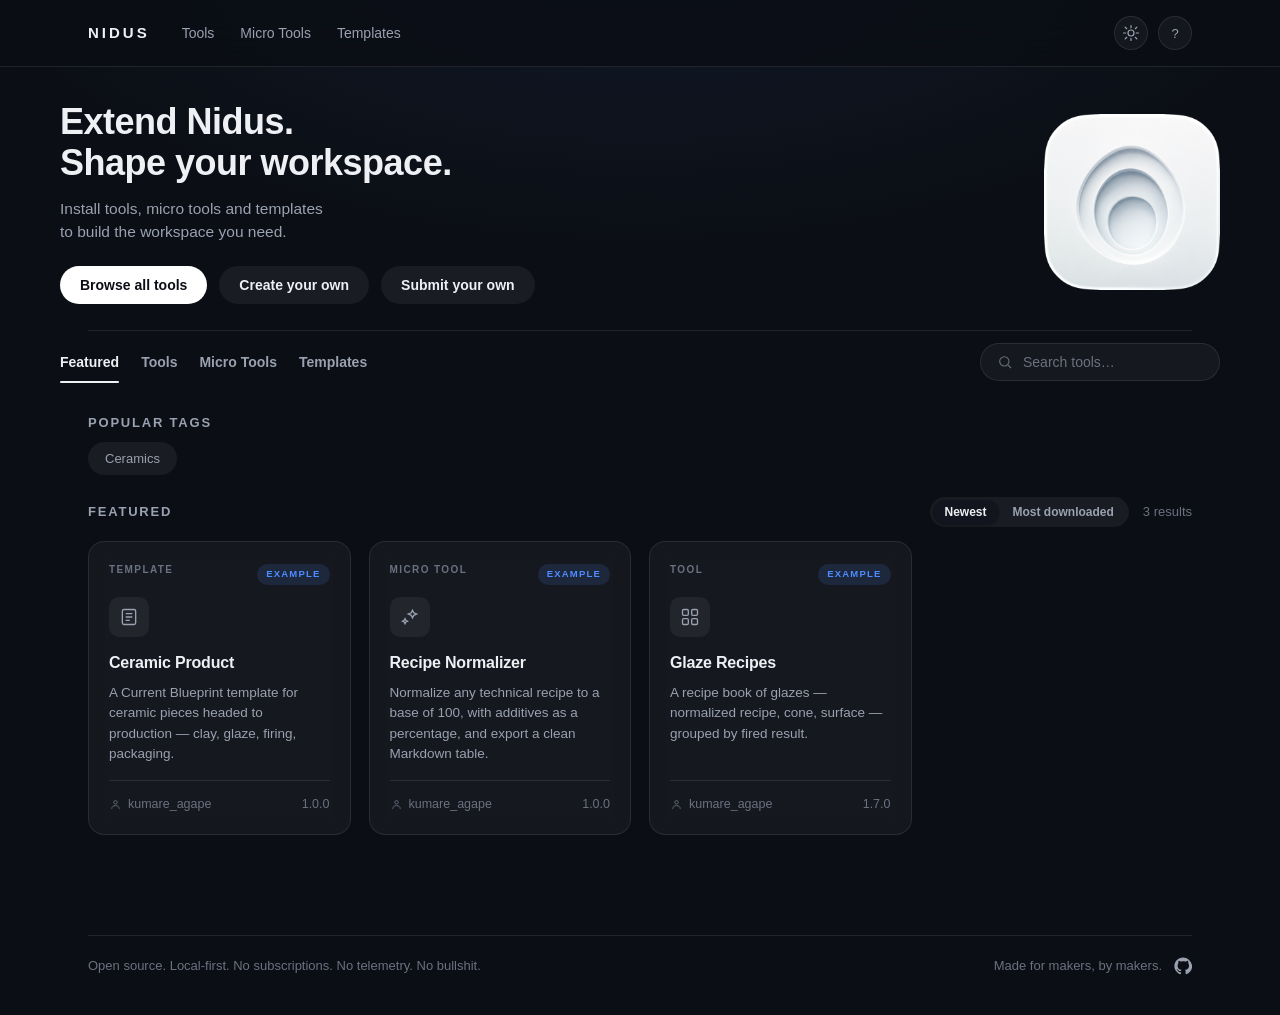
==== commit 9c75214a: "Add updates (edit-token), forks, and a Newest/Most-downloaded sort - Worker: on create, mint a one-t" ====
--- a/index.html
+++ b/index.html
@@ -70,7 +70,13 @@
     <section class="section" id="browse-section">
       <div class="section-head">
         <h2 id="view-heading">Featured</h2>
-        <span class="result-count" id="result-count"></span>
+        <div class="head-right">
+          <div class="sort-toggle" id="sort-toggle" hidden>
+            <button type="button" data-sort="newest" class="active">Newest</button>
+            <button type="button" data-sort="downloads">Most downloaded</button>
+          </div>
+          <span class="result-count" id="result-count"></span>
+        </div>
       </div>
       <div class="grid view-fade" id="grid"></div>
       <p class="empty-state" id="empty-state" hidden>No entries match your search.</p>
@@ -125,8 +131,8 @@
         <div class="submit-step">
           <span class="submit-num">1</span>
           <div>
-            <h4>Make the file</h4>
-            <p>Every Nidus add-on is a single small file. Don't know how to write one? An AI can build it for you in a couple of minutes — or make it yourself.</p>
+            <h4>Have your file ready</h4>
+            <p>Every Nidus add-on is a single small file. Don't have one yet? An AI can build it for you in a couple of minutes.</p>
             <div class="submit-links">
               <a class="chip-link" href="HOW-TO-MAKE.md" target="_blank" rel="noopener">How to make one →</a>
             </div>
@@ -135,25 +141,22 @@
         <div class="submit-step">
           <span class="submit-num">2</span>
           <div>
-            <h4>Follow the checklist</h4>
-            <p>The contributor guide walks you through it in plain language: what folder to make, the little description file to fill in (name, one-line summary, and <em>why</em> you built it), and — for tools and micro tools — two screenshots.</p>
-            <div class="submit-links">
-              <a class="chip-link" href="https://github.com/ParamoStudio/nidus-tools/blob/main/CONTRIBUTING.md" target="_blank" rel="noopener">Read the guide →</a>
-            </div>
+            <h4>Fill in the form</h4>
+            <p>Drop in your file, add a name, a one-line summary, and <em>why</em> you built it (plus two screenshots for tools). No GitHub account, no coding.</p>
           </div>
         </div>
         <div class="submit-step">
           <span class="submit-num">3</span>
           <div>
-            <h4>Send it in</h4>
-            <p>Upload it on GitHub as a “pull request” (the guide shows you exactly where to click). Someone reviews it, and once it's approved it appears here automatically.</p>
+            <h4>We review &amp; publish</h4>
+            <p>Your submission goes into a review queue. Once it's approved, it appears on the marketplace automatically — you get a link to follow along.</p>
           </div>
         </div>
       </div>
 
       <div class="modal-actions">
-        <a class="btn btn-primary" href="https://github.com/ParamoStudio/nidus-tools/blob/main/CONTRIBUTING.md" target="_blank" rel="noopener">Open the step-by-step guide</a>
-        <a class="btn btn-secondary" href="https://github.com/ParamoStudio/nidus-tools/fork" target="_blank" rel="noopener">Start on GitHub</a>
+        <a class="btn btn-primary" href="submit.html">Upload your add-on</a>
+        <a class="btn btn-secondary" href="https://github.com/ParamoStudio/nidus-tools/blob/main/CONTRIBUTING.md" target="_blank" rel="noopener">Or submit on GitHub</a>
       </div>
     </div>
   </div>
--- a/styles.css
+++ b/styles.css
@@ -302,3 +302,89 @@
   .search-box { min-width: 0; }
   .modal-shots { grid-template-columns: 1fr; }
 }
+
+/* ---------- Submit page ---------- */
+.submit-page { max-width: 720px; margin: 0 auto; padding: 30px 28px 60px; }
+.submit-intro h1 { font-size: 30px; margin: 0 0 10px; letter-spacing: -0.4px; }
+.submit-intro p { color: var(--text-muted); font-size: 15px; line-height: 1.6; margin: 0 0 28px; }
+.submit-intro a { color: var(--accent); }
+
+.form { display: flex; flex-direction: column; gap: 20px; }
+.field { display: flex; flex-direction: column; }
+.field-row { display: flex; gap: 16px; }
+.field-row .field { flex: 1; }
+.field > label { font-size: 13px; font-weight: 600; margin-bottom: 8px; color: var(--text); }
+.field-sub { color: var(--text-faint); font-weight: 400; }
+.field-hint { font-size: 12.5px; color: var(--text-faint); margin: 8px 0 0; }
+
+.form input[type="text"], .form input[type="url"], .form select, .form textarea {
+  background: var(--surface); border: 1px solid var(--border); border-radius: var(--radius-sm);
+  padding: 11px 14px; font-size: 14px; color: var(--text); font-family: inherit; width: 100%;
+  transition: border-color 0.2s var(--ease);
+}
+.form input:focus, .form select:focus, .form textarea:focus { outline: none; border-color: var(--accent); }
+.form textarea { resize: vertical; }
+.form select { appearance: none; cursor: pointer; }
+
+.segmented { display: inline-flex; background: var(--chip-bg); border-radius: 999px; padding: 4px; gap: 2px; align-self: flex-start; }
+.seg { background: none; border: none; color: var(--text-muted); font-size: 13.5px; font-weight: 600; padding: 8px 18px; border-radius: 999px; cursor: pointer; transition: background 0.2s var(--ease), color 0.2s var(--ease); }
+.seg.active { background: var(--surface-solid); color: var(--text); box-shadow: var(--shadow); }
+
+.dropzone {
+  display: flex; align-items: center; gap: 12px; background: var(--surface);
+  border: 1px dashed var(--border); border-radius: var(--radius-sm); padding: 16px 18px;
+  cursor: pointer; transition: border-color 0.2s var(--ease), background 0.2s var(--ease);
+}
+.dropzone:hover { border-color: var(--accent); }
+.dz-icon { width: 30px; height: 30px; border-radius: 8px; background: var(--chip-bg); display: flex; align-items: center; justify-content: center; color: var(--text-muted); font-weight: 700; flex-shrink: 0; }
+.dz-text { font-size: 13.5px; color: var(--text-muted); }
+.shots-grid { display: grid; grid-template-columns: 1fr 1fr; gap: 14px; }
+.dropzone.shot { flex-direction: column; justify-content: center; text-align: center; aspect-ratio: 3/2; position: relative; overflow: hidden; }
+.shot-preview { position: absolute; inset: 0; width: 100%; height: 100%; object-fit: cover; }
+.dropzone.shot .dz-text { position: relative; z-index: 1; background: rgba(8,10,14,0.5); color: #fff; padding: 4px 10px; border-radius: 999px; }
+
+.hp { position: absolute; left: -9999px; width: 1px; height: 1px; overflow: hidden; }
+
+.form-actions { display: flex; gap: 12px; margin-top: 4px; }
+.form-status { font-size: 13.5px; margin: 4px 0 0; min-height: 18px; }
+.form-status.error { color: #e5646b; }
+.form-status.ok { color: var(--text-muted); }
+
+.submit-done { text-align: center; padding: 30px 0; }
+.done-check { width: 56px; height: 56px; border-radius: 50%; background: var(--accent); color: #fff; font-size: 28px; display: flex; align-items: center; justify-content: center; margin: 0 auto 18px; }
+.submit-done h2 { margin: 0 0 8px; }
+.submit-done p { color: var(--text-muted); font-size: 14.5px; margin: 0 0 20px; }
+.done-sub { margin-top: 20px; }
+.done-sub a { color: var(--accent); }
+
+@media (max-width: 560px) {
+  .field-row { flex-direction: column; gap: 20px; }
+}
+
+/* ---------- Submit modes (banner, token, provenance) ---------- */
+.mode-banner { background: var(--accent-soft); border: 1px solid transparent; color: var(--text); font-size: 13.5px; line-height: 1.5; padding: 12px 16px; border-radius: var(--radius-sm); margin-bottom: 22px; }
+.mode-banner a { color: var(--accent); }
+.seg:disabled { opacity: 1; }
+
+.token-box { background: var(--chip-bg); border: 1px solid var(--border); border-radius: var(--radius-sm); padding: 20px; margin: 24px 0; text-align: left; }
+.token-box h3 { margin: 0 0 6px; font-size: 16px; }
+.token-box p { color: var(--text-muted); font-size: 13.5px; margin: 0 0 14px; }
+.token-row { display: flex; gap: 10px; align-items: stretch; }
+.token-row code { flex: 1; background: var(--surface-solid); border: 1px solid var(--border); border-radius: 8px; padding: 11px 14px; font-family: ui-monospace, SFMono-Regular, Menlo, monospace; font-size: 13.5px; color: var(--text); word-break: break-all; display: flex; align-items: center; }
+.token-row .btn { white-space: nowrap; }
+
+/* ---------- Sort toggle ---------- */
+.sort-toggle { display: inline-flex; background: var(--chip-bg); border-radius: 999px; padding: 3px; gap: 2px; }
+.sort-toggle button { background: none; border: none; color: var(--text-muted); font-size: 12px; font-weight: 600; padding: 5px 12px; border-radius: 999px; cursor: pointer; }
+.sort-toggle button.active { background: var(--surface-solid); color: var(--text); box-shadow: var(--shadow); }
+.section-head .head-right { display: flex; align-items: center; gap: 14px; }
+
+/* ---------- Provenance ---------- */
+.forked-label { font-size: 12px; color: var(--text-faint); margin: 0 0 14px; }
+.forked-label a { color: var(--accent); }
+.card-forked { font-size: 11px; color: var(--text-faint); margin-top: 6px; }
+
+.owner-actions { margin-top: 14px; font-size: 12.5px; color: var(--text-faint); text-align: center; }
+.owner-actions a { color: var(--text-muted); transition: color 0.2s var(--ease); }
+.owner-actions a:hover { color: var(--accent); }
+.owner-actions .dot { margin: 0 8px; opacity: 0.5; }
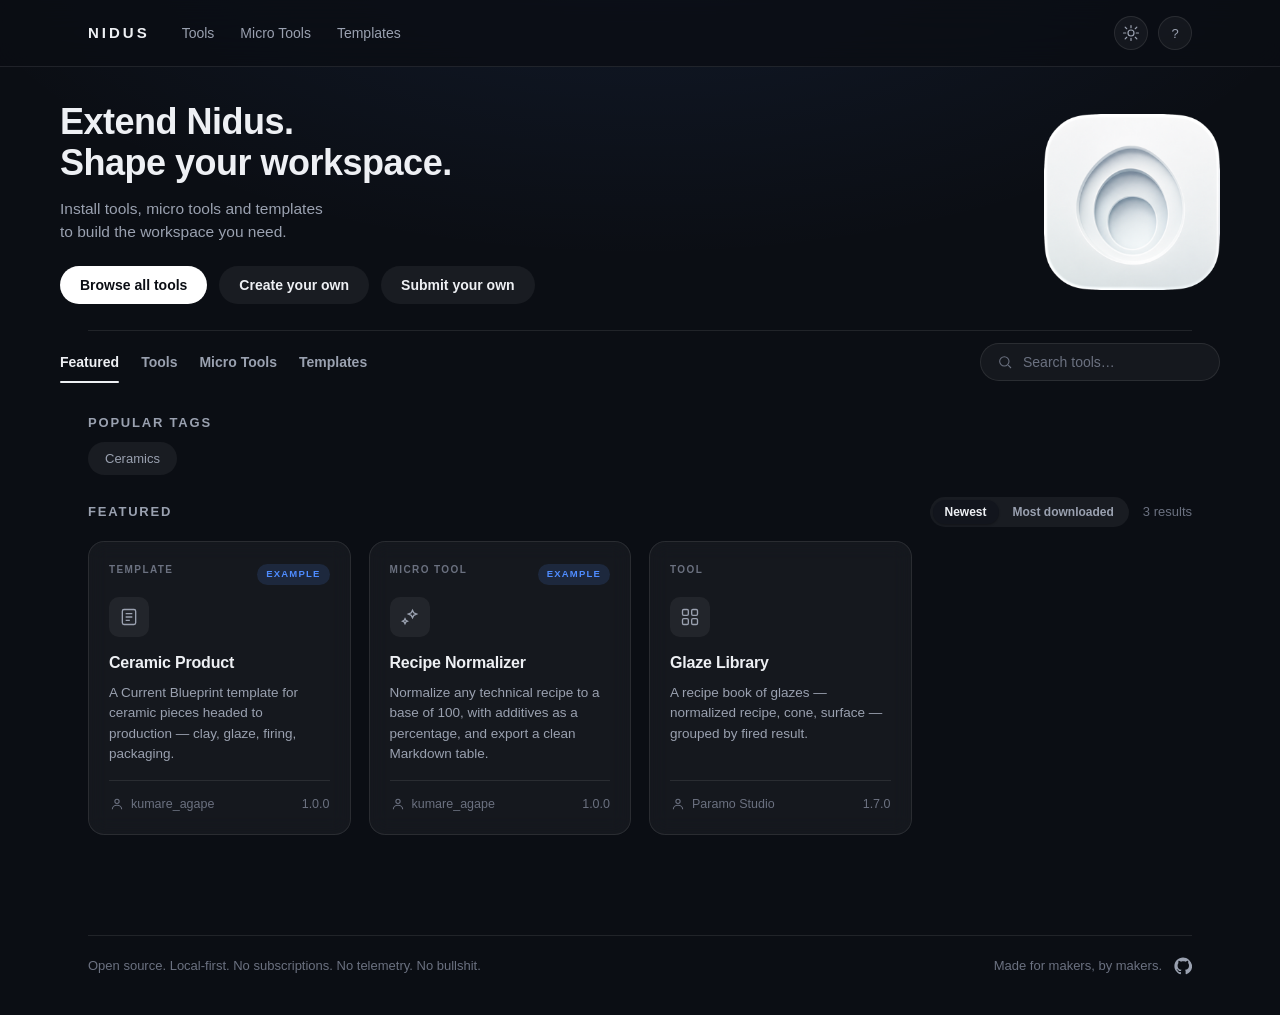
==== commit 3b0fadf2: "Compact modal + lightbox viewer, meaningful download filenames - Detail modal now shows compact scre" ====
--- a/index.html
+++ b/index.html
@@ -104,6 +104,15 @@
     </div>
   </div>
 
+  <!-- Lightbox image viewer -->
+  <div class="lightbox" id="lightbox" hidden>
+    <button class="lb-close" id="lb-close" aria-label="Close">✕</button>
+    <button class="lb-nav lb-prev" id="lb-prev" aria-label="Previous">‹</button>
+    <img class="lb-img" id="lb-img" alt="" />
+    <button class="lb-nav lb-next" id="lb-next" aria-label="Next">›</button>
+    <div class="lb-counter" id="lb-counter"></div>
+  </div>
+
   <!-- How-it-works (install) modal -->
   <div class="modal-overlay" id="howto-overlay" hidden>
     <div class="modal modal-narrow" role="dialog" aria-modal="true">
--- a/styles.css
+++ b/styles.css
@@ -243,8 +243,26 @@
   cursor: pointer; font-size: 13px;
 }
 .modal-close:hover { color: var(--text); }
-.modal-shots { display: grid; grid-template-columns: 1fr 1fr; gap: 12px; margin-bottom: 22px; }
-.modal-shots img { width: 100%; border-radius: var(--radius-sm); border: 1px solid var(--border); display: block; aspect-ratio: 3/2; object-fit: cover; }
+/* Compact screenshot thumbnails — click to open the lightbox. Keeps the detail
+   modal short (no scroll) regardless of how tall a tool's real views are. */
+.modal-thumbs { display: flex; gap: 10px; margin-bottom: 20px; flex-wrap: wrap; }
+.thumb { position: relative; width: 132px; height: 88px; padding: 0; border: 1px solid var(--border); border-radius: var(--radius-sm); overflow: hidden; cursor: pointer; background: var(--chip-bg); transition: border-color 0.2s var(--ease), transform 0.2s var(--ease); }
+.thumb:hover { border-color: var(--accent); transform: translateY(-1px); }
+.thumb img { width: 100%; height: 100%; object-fit: cover; display: block; }
+.thumb-zoom { position: absolute; right: 6px; bottom: 5px; width: 20px; height: 20px; border-radius: 6px; background: rgba(8,10,14,0.6); color: #fff; font-size: 12px; display: flex; align-items: center; justify-content: center; }
+
+/* Lightbox */
+.lightbox { position: fixed; inset: 0; z-index: 60; background: rgba(6, 8, 12, 0.9); backdrop-filter: blur(4px); display: flex; align-items: center; justify-content: center; padding: 40px; animation: fadeIn 0.2s var(--ease); }
+.lightbox[hidden] { display: none; }
+.lb-img { max-width: min(1100px, 92vw); max-height: 86vh; object-fit: contain; border-radius: 10px; box-shadow: 0 20px 60px -20px rgba(0,0,0,0.7); }
+.lb-close { position: absolute; top: 20px; right: 22px; width: 40px; height: 40px; border-radius: 50%; border: 1px solid rgba(255,255,255,0.2); background: rgba(255,255,255,0.08); color: #fff; font-size: 15px; cursor: pointer; }
+.lb-close:hover { background: rgba(255,255,255,0.16); }
+.lb-nav { position: absolute; top: 50%; transform: translateY(-50%); width: 48px; height: 48px; border-radius: 50%; border: 1px solid rgba(255,255,255,0.2); background: rgba(255,255,255,0.08); color: #fff; font-size: 26px; line-height: 1; cursor: pointer; display: flex; align-items: center; justify-content: center; }
+.lb-nav:hover { background: rgba(255,255,255,0.16); }
+.lb-prev { left: 24px; }
+.lb-next { right: 24px; }
+.lb-counter { position: absolute; bottom: 22px; left: 50%; transform: translateX(-50%); color: rgba(255,255,255,0.75); font-size: 13px; letter-spacing: 0.5px; }
+@media (max-width: 560px) { .lb-nav { width: 40px; height: 40px; font-size: 22px; } .lb-prev { left: 10px; } .lb-next { right: 10px; } .lightbox { padding: 16px; } }
 .modal-type { font-size: 11px; letter-spacing: 1.4px; text-transform: uppercase; color: var(--accent); font-weight: 700; margin-bottom: 10px; }
 .modal h3 { font-size: 24px; margin: 0 0 6px; }
 .modal-summary { color: var(--text-muted); font-size: 14.5px; margin: 0 0 20px; }
@@ -388,3 +406,9 @@
 .owner-actions a { color: var(--text-muted); transition: color 0.2s var(--ease); }
 .owner-actions a:hover { color: var(--accent); }
 .owner-actions .dot { margin: 0 8px; opacity: 0.5; }
+
+/* ---------- Author avatar (GitHub) ---------- */
+.avatar-wrap { position: relative; width: 16px; height: 16px; display: inline-block; border-radius: 50%; overflow: hidden; flex-shrink: 0; vertical-align: middle; }
+.avatar-wrap svg { width: 100%; height: 100%; fill: none; stroke: currentColor; stroke-width: 1.6; display: block; }
+.avatar-wrap .avatar { position: absolute; inset: 0; width: 100%; height: 100%; object-fit: cover; }
+.card-author, .meta-author { display: inline-flex; align-items: center; gap: 6px; }
